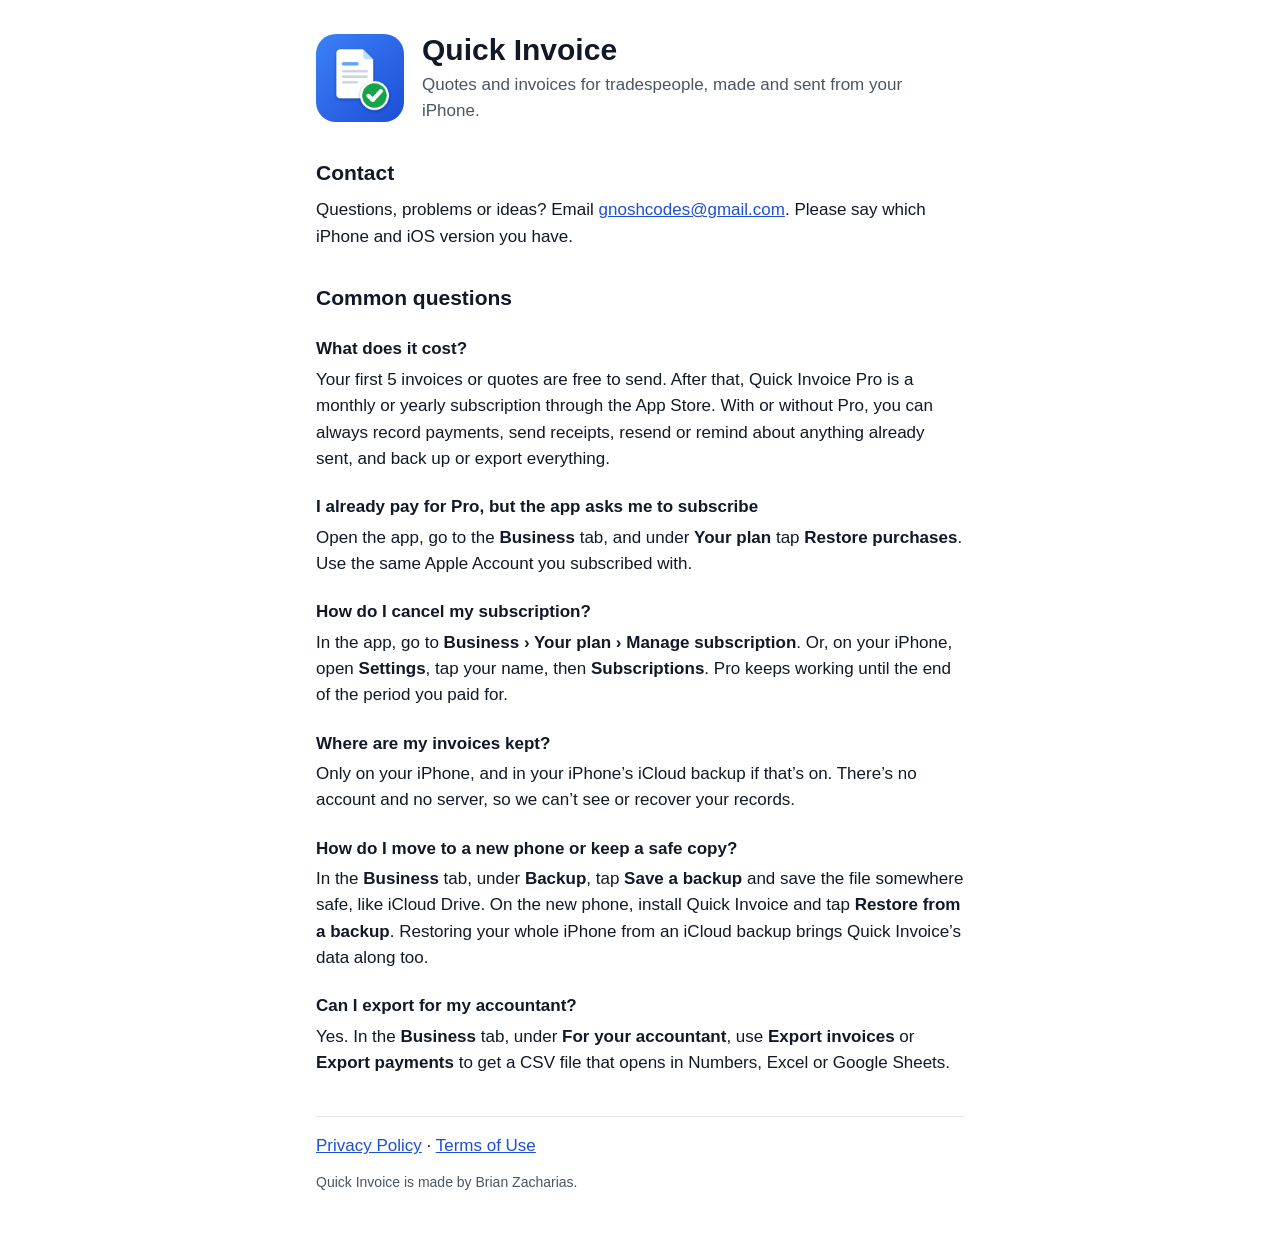
==== index.html @ 1309101e "Privacy and support pages for Quick Invoice Co-Authored-By: Claude Opus 5.5 <noreply@anthropic.com>" ====
<!doctype html>
<html lang="en">
<head>
<meta charset="utf-8">
<meta name="viewport" content="width=device-width, initial-scale=1">
<title>Quick Invoice · Support</title>
<meta name="description" content="Quotes and invoices for tradespeople, made and sent from your iPhone.">
<link rel="icon" href="icon.png">
<link rel="stylesheet" href="style.css">
</head>
<body>
<main>
  <header class="hero">
    <img src="icon.png" alt="" width="88" height="88">
    <div>
      <h1>Quick Invoice</h1>
      <p class="lede">Quotes and invoices for tradespeople, made and sent from your iPhone.</p>
    </div>
  </header>

  <h2>Contact</h2>
  <p>Questions, problems or ideas? Email <a href="mailto:gnoshcodes@gmail.com?subject=Quick%20Invoice%20help">gnoshcodes@gmail.com</a>. Please say which iPhone and iOS version you have.</p>

  <h2>Common questions</h2>

  <h3>What does it cost?</h3>
  <p>Your first 5 invoices or quotes are free to send. After that, Quick Invoice Pro is a monthly or yearly subscription through the App Store. With or without Pro, you can always record payments, send receipts, resend or remind about anything already sent, and back up or export everything.</p>

  <h3>I already pay for Pro, but the app asks me to subscribe</h3>
  <p>Open the app, go to the <strong>Business</strong> tab, and under <strong>Your plan</strong> tap <strong>Restore purchases</strong>. Use the same Apple Account you subscribed with.</p>

  <h3>How do I cancel my subscription?</h3>
  <p>In the app, go to <strong>Business › Your plan › Manage subscription</strong>. Or, on your iPhone, open <strong>Settings</strong>, tap your name, then <strong>Subscriptions</strong>. Pro keeps working until the end of the period you paid for.</p>

  <h3>Where are my invoices kept?</h3>
  <p>Only on your iPhone, and in your iPhone’s iCloud backup if that’s on. There’s no account and no server, so we can’t see or recover your records.</p>

  <h3>How do I move to a new phone or keep a safe copy?</h3>
  <p>In the <strong>Business</strong> tab, under <strong>Backup</strong>, tap <strong>Save a backup</strong> and save the file somewhere safe, like iCloud Drive. On the new phone, install Quick Invoice and tap <strong>Restore from a backup</strong>. Restoring your whole iPhone from an iCloud backup brings Quick Invoice’s data along too.</p>

  <h3>Can I export for my accountant?</h3>
  <p>Yes. In the <strong>Business</strong> tab, under <strong>For your accountant</strong>, use <strong>Export invoices</strong> or <strong>Export payments</strong> to get a CSV file that opens in Numbers, Excel or Google Sheets.</p>

  <footer>
    <p><a href="privacy.html">Privacy Policy</a> · <a href="https://www.apple.com/legal/internet-services/itunes/dev/stdeula/">Terms of Use</a></p>
    <p class="small">Quick Invoice is made by Brian Zacharias.</p>
  </footer>
</main>
</body>
</html>
---- style.css ----
:root {
  --text: #111827;
  --muted: #4b5563;
  --link: #1d4ed8;
  --bg: #ffffff;
  --rule: #e5e7eb;
  color-scheme: light dark;
}
@media (prefers-color-scheme: dark) {
  :root {
    --text: #f3f4f6;
    --muted: #9ca3af;
    --link: #93c5fd;
    --bg: #111827;
    --rule: #374151;
  }
}
* { box-sizing: border-box; }
body {
  margin: 0;
  background: var(--bg);
  color: var(--text);
  font: 17px/1.55 -apple-system, BlinkMacSystemFont, "Segoe UI", Roboto, Helvetica, Arial, sans-serif;
}
main { max-width: 680px; margin: 0 auto; padding: 32px 16px 48px; }
h1 { font-size: 30px; line-height: 1.2; margin: 0 0 12px; }
h2 { font-size: 21px; margin: 32px 0 8px; }
h3 { font-size: 17px; margin: 22px 0 4px; }
p { margin: 0 0 12px; }
a { color: var(--link); }
.back { margin-bottom: 20px; }
.hero { display: flex; gap: 18px; align-items: center; margin-bottom: 8px; }
.hero img { border-radius: 20px; flex: none; }
.hero h1 { margin: 0 0 4px; }
.lede { color: var(--muted); margin: 0; }
.small { color: var(--muted); font-size: 14px; }
footer { margin-top: 40px; padding-top: 16px; border-top: 1px solid var(--rule); }
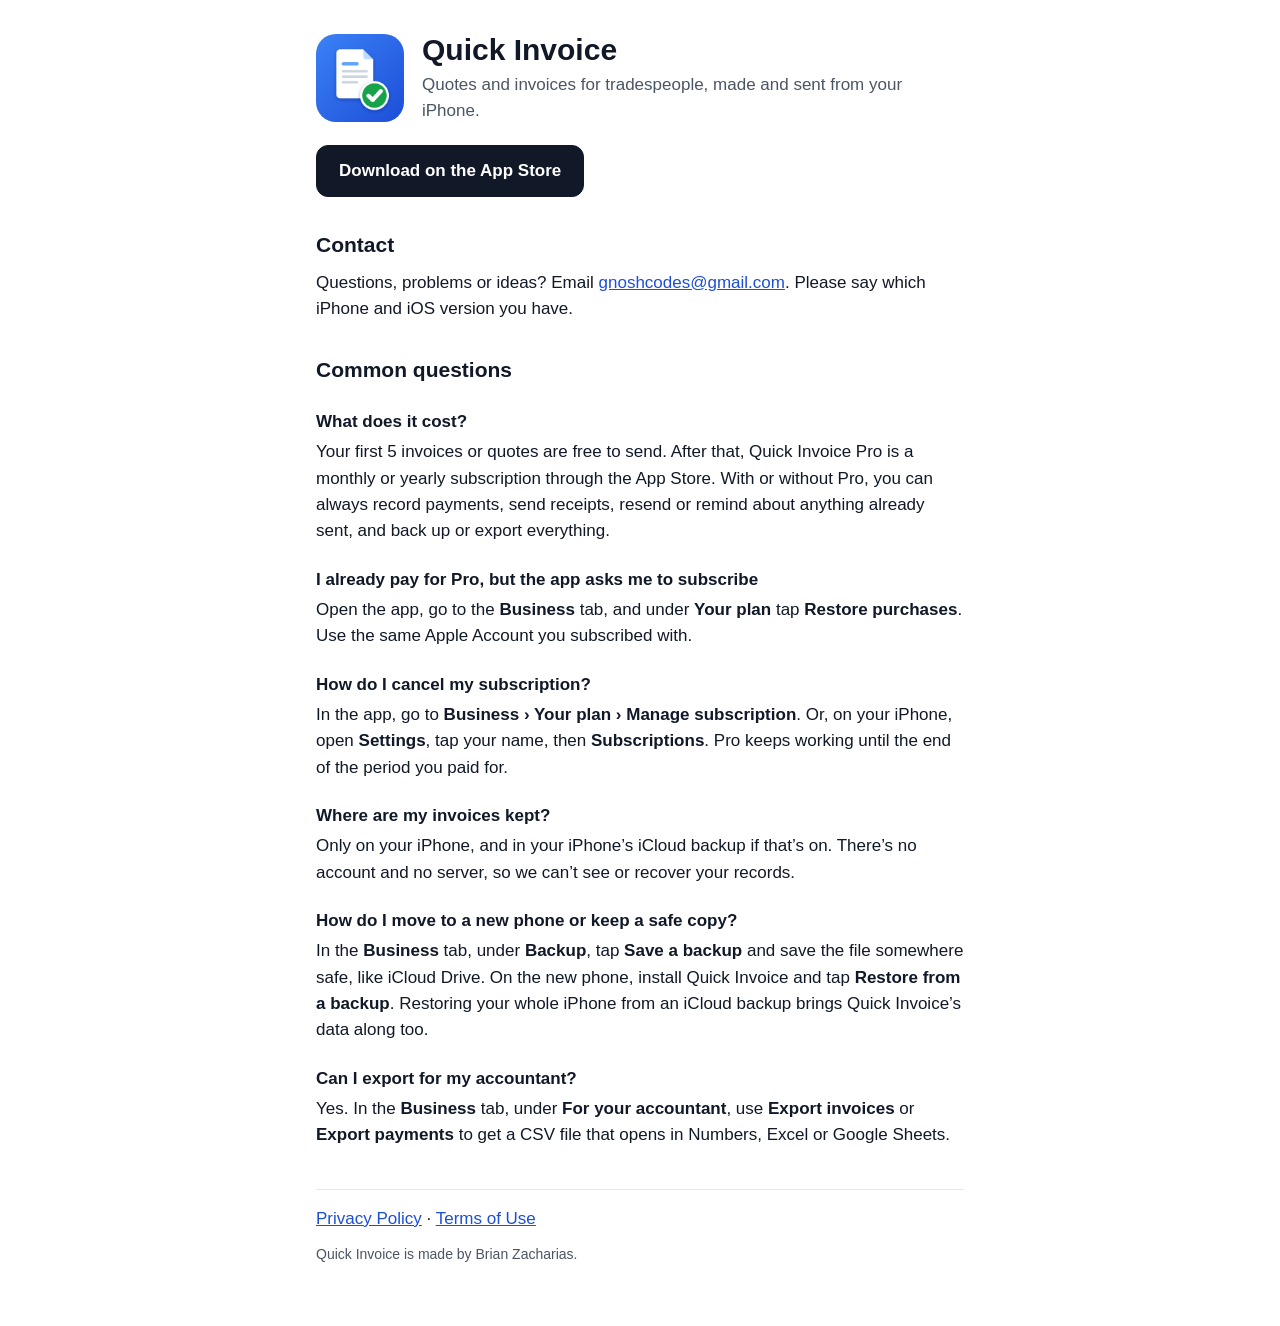
==== commit f4cdae83: "Add App Store download link and Smart App Banner Co-Authored-By: Claude Opus 5.5 <noreply@anthropic." ====
--- a/index.html
+++ b/index.html
@@ -5,6 +5,7 @@
 <meta name="viewport" content="width=device-width, initial-scale=1">
 <title>Quick Invoice · Support</title>
 <meta name="description" content="Quotes and invoices for tradespeople, made and sent from your iPhone.">
+<meta name="apple-itunes-app" content="app-id=6827408551">
 <link rel="icon" href="icon.png">
 <link rel="stylesheet" href="style.css">
 </head>
@@ -17,6 +18,8 @@
       <p class="lede">Quotes and invoices for tradespeople, made and sent from your iPhone.</p>
     </div>
   </header>
+
+  <p class="download"><a class="button" href="https://apps.apple.com/us/app/quick-invoice-for-tradespeople/id6827408551">Download on the App Store</a></p>
 
   <h2>Contact</h2>
   <p>Questions, problems or ideas? Email <a href="mailto:gnoshcodes@gmail.com?subject=Quick%20Invoice%20help">gnoshcodes@gmail.com</a>. Please say which iPhone and iOS version you have.</p>
--- a/style.css
+++ b/style.css
@@ -35,3 +35,20 @@
 .lede { color: var(--muted); margin: 0; }
 .small { color: var(--muted); font-size: 14px; }
 footer { margin-top: 40px; padding-top: 16px; border-top: 1px solid var(--rule); }
+.download { margin: 20px 0 0; }
+.button {
+  display: inline-block;
+  padding: 12px 22px;
+  border-radius: 12px;
+  background: #111827;
+  color: #ffffff;
+  font-weight: 600;
+  text-decoration: none;
+  border: 1px solid #111827;
+}
+.button:hover { background: #1f2937; }
+.button:focus-visible { outline: 3px solid var(--link); outline-offset: 3px; }
+@media (prefers-color-scheme: dark) {
+  .button { background: #f3f4f6; color: #111827; border-color: #f3f4f6; }
+  .button:hover { background: #ffffff; }
+}
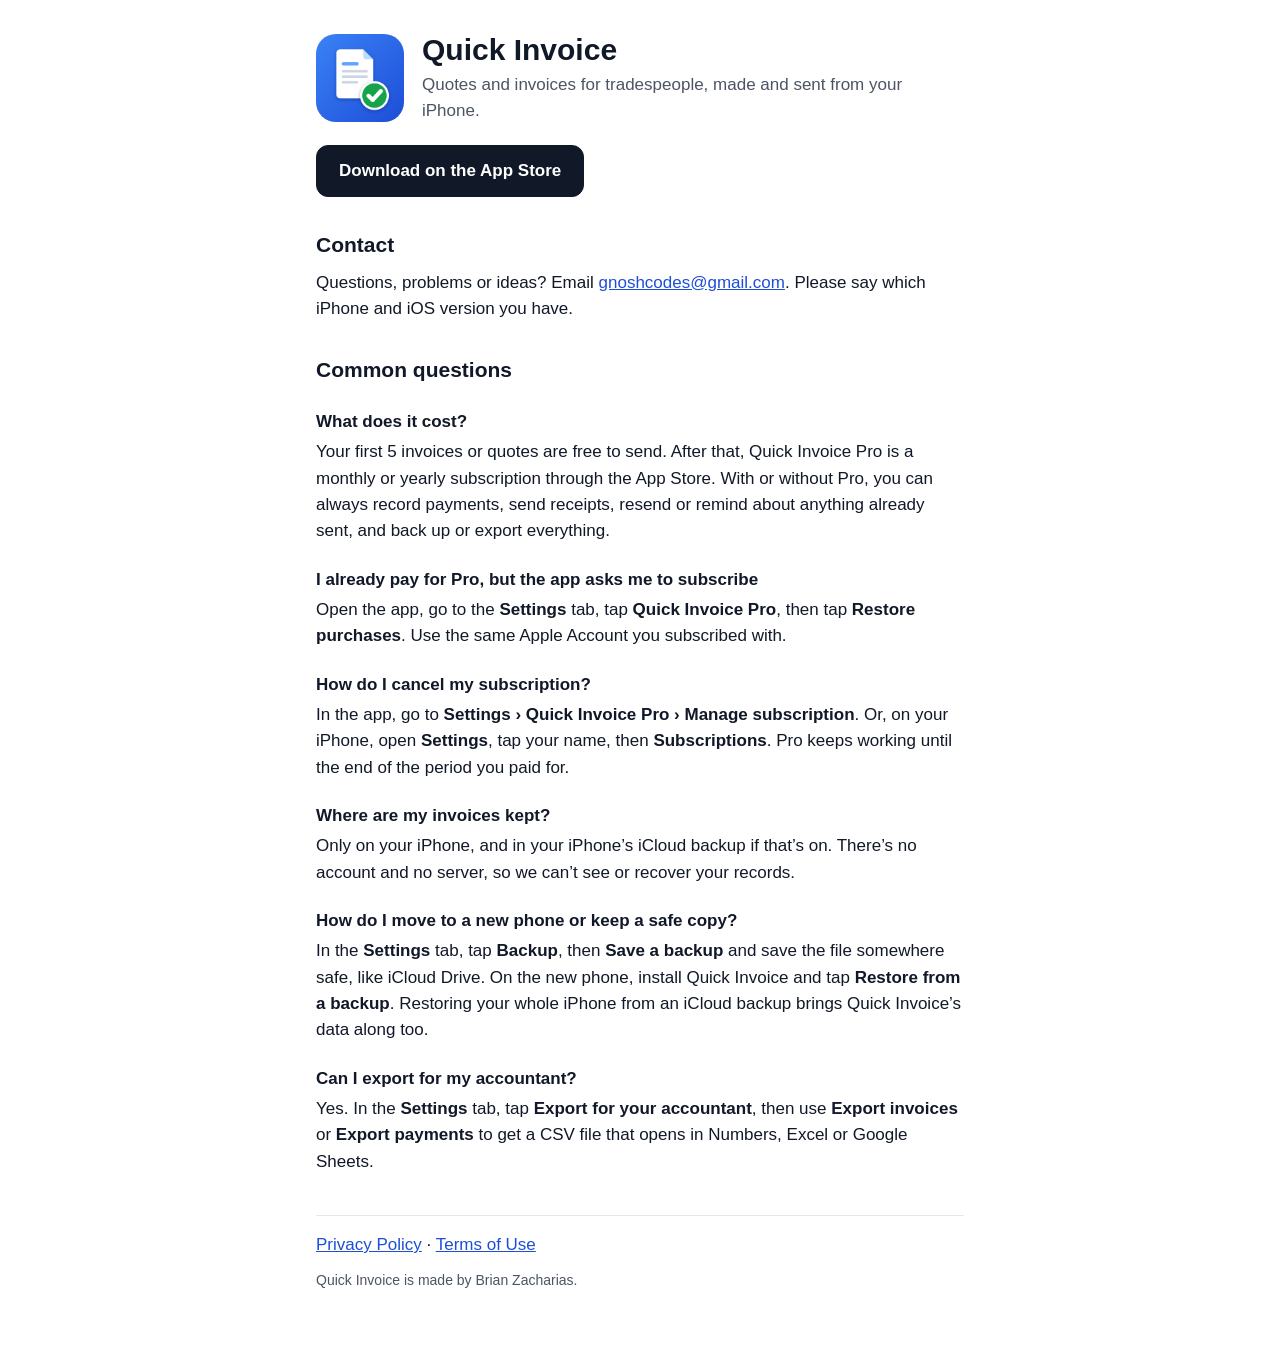
==== commit fabd0a9e: "1.1 ship prep: support page says Settings; privacy Last updated November 7, 2026 Co-Authored-By: Cla" ====
--- a/index.html
+++ b/index.html
@@ -30,19 +30,19 @@
   <p>Your first 5 invoices or quotes are free to send. After that, Quick Invoice Pro is a monthly or yearly subscription through the App Store. With or without Pro, you can always record payments, send receipts, resend or remind about anything already sent, and back up or export everything.</p>
 
   <h3>I already pay for Pro, but the app asks me to subscribe</h3>
-  <p>Open the app, go to the <strong>Business</strong> tab, and under <strong>Your plan</strong> tap <strong>Restore purchases</strong>. Use the same Apple Account you subscribed with.</p>
+  <p>Open the app, go to the <strong>Settings</strong> tab, tap <strong>Quick Invoice Pro</strong>, then tap <strong>Restore purchases</strong>. Use the same Apple Account you subscribed with.</p>
 
   <h3>How do I cancel my subscription?</h3>
-  <p>In the app, go to <strong>Business › Your plan › Manage subscription</strong>. Or, on your iPhone, open <strong>Settings</strong>, tap your name, then <strong>Subscriptions</strong>. Pro keeps working until the end of the period you paid for.</p>
+  <p>In the app, go to <strong>Settings › Quick Invoice Pro › Manage subscription</strong>. Or, on your iPhone, open <strong>Settings</strong>, tap your name, then <strong>Subscriptions</strong>. Pro keeps working until the end of the period you paid for.</p>
 
   <h3>Where are my invoices kept?</h3>
   <p>Only on your iPhone, and in your iPhone’s iCloud backup if that’s on. There’s no account and no server, so we can’t see or recover your records.</p>
 
   <h3>How do I move to a new phone or keep a safe copy?</h3>
-  <p>In the <strong>Business</strong> tab, under <strong>Backup</strong>, tap <strong>Save a backup</strong> and save the file somewhere safe, like iCloud Drive. On the new phone, install Quick Invoice and tap <strong>Restore from a backup</strong>. Restoring your whole iPhone from an iCloud backup brings Quick Invoice’s data along too.</p>
+  <p>In the <strong>Settings</strong> tab, tap <strong>Backup</strong>, then <strong>Save a backup</strong> and save the file somewhere safe, like iCloud Drive. On the new phone, install Quick Invoice and tap <strong>Restore from a backup</strong>. Restoring your whole iPhone from an iCloud backup brings Quick Invoice’s data along too.</p>
 
   <h3>Can I export for my accountant?</h3>
-  <p>Yes. In the <strong>Business</strong> tab, under <strong>For your accountant</strong>, use <strong>Export invoices</strong> or <strong>Export payments</strong> to get a CSV file that opens in Numbers, Excel or Google Sheets.</p>
+  <p>Yes. In the <strong>Settings</strong> tab, tap <strong>Export for your accountant</strong>, then use <strong>Export invoices</strong> or <strong>Export payments</strong> to get a CSV file that opens in Numbers, Excel or Google Sheets.</p>
 
   <footer>
     <p><a href="privacy.html">Privacy Policy</a> · <a href="https://www.apple.com/legal/internet-services/itunes/dev/stdeula/">Terms of Use</a></p>
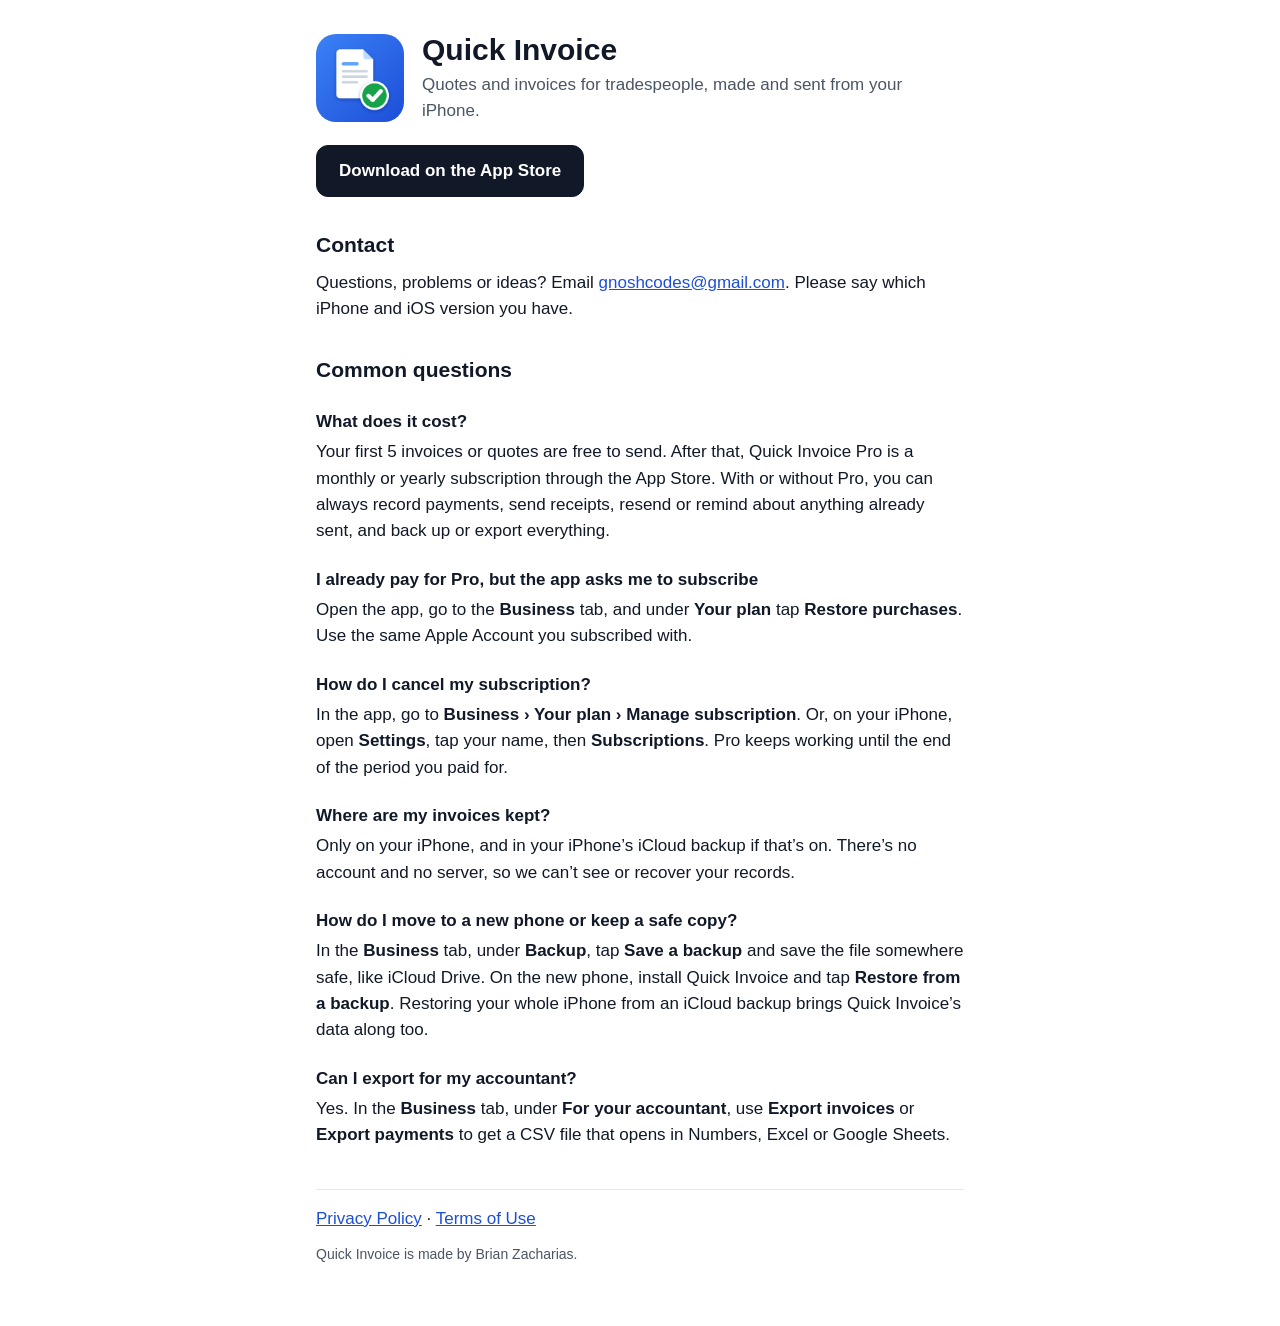
==== commit 05914b93: "Merge remote-tracking branch 'origin/main' into claude/project-thread-cfnoa2" ====
--- a/index.html
+++ b/index.html
@@ -30,19 +30,19 @@
   <p>Your first 5 invoices or quotes are free to send. After that, Quick Invoice Pro is a monthly or yearly subscription through the App Store. With or without Pro, you can always record payments, send receipts, resend or remind about anything already sent, and back up or export everything.</p>
 
   <h3>I already pay for Pro, but the app asks me to subscribe</h3>
-  <p>Open the app, go to the <strong>Settings</strong> tab, tap <strong>Quick Invoice Pro</strong>, then tap <strong>Restore purchases</strong>. Use the same Apple Account you subscribed with.</p>
+  <p>Open the app, go to the <strong>Business</strong> tab, and under <strong>Your plan</strong> tap <strong>Restore purchases</strong>. Use the same Apple Account you subscribed with.</p>
 
   <h3>How do I cancel my subscription?</h3>
-  <p>In the app, go to <strong>Settings › Quick Invoice Pro › Manage subscription</strong>. Or, on your iPhone, open <strong>Settings</strong>, tap your name, then <strong>Subscriptions</strong>. Pro keeps working until the end of the period you paid for.</p>
+  <p>In the app, go to <strong>Business › Your plan › Manage subscription</strong>. Or, on your iPhone, open <strong>Settings</strong>, tap your name, then <strong>Subscriptions</strong>. Pro keeps working until the end of the period you paid for.</p>
 
   <h3>Where are my invoices kept?</h3>
   <p>Only on your iPhone, and in your iPhone’s iCloud backup if that’s on. There’s no account and no server, so we can’t see or recover your records.</p>
 
   <h3>How do I move to a new phone or keep a safe copy?</h3>
-  <p>In the <strong>Settings</strong> tab, tap <strong>Backup</strong>, then <strong>Save a backup</strong> and save the file somewhere safe, like iCloud Drive. On the new phone, install Quick Invoice and tap <strong>Restore from a backup</strong>. Restoring your whole iPhone from an iCloud backup brings Quick Invoice’s data along too.</p>
+  <p>In the <strong>Business</strong> tab, under <strong>Backup</strong>, tap <strong>Save a backup</strong> and save the file somewhere safe, like iCloud Drive. On the new phone, install Quick Invoice and tap <strong>Restore from a backup</strong>. Restoring your whole iPhone from an iCloud backup brings Quick Invoice’s data along too.</p>
 
   <h3>Can I export for my accountant?</h3>
-  <p>Yes. In the <strong>Settings</strong> tab, tap <strong>Export for your accountant</strong>, then use <strong>Export invoices</strong> or <strong>Export payments</strong> to get a CSV file that opens in Numbers, Excel or Google Sheets.</p>
+  <p>Yes. In the <strong>Business</strong> tab, under <strong>For your accountant</strong>, use <strong>Export invoices</strong> or <strong>Export payments</strong> to get a CSV file that opens in Numbers, Excel or Google Sheets.</p>
 
   <footer>
     <p><a href="privacy.html">Privacy Policy</a> · <a href="https://www.apple.com/legal/internet-services/itunes/dev/stdeula/">Terms of Use</a></p>
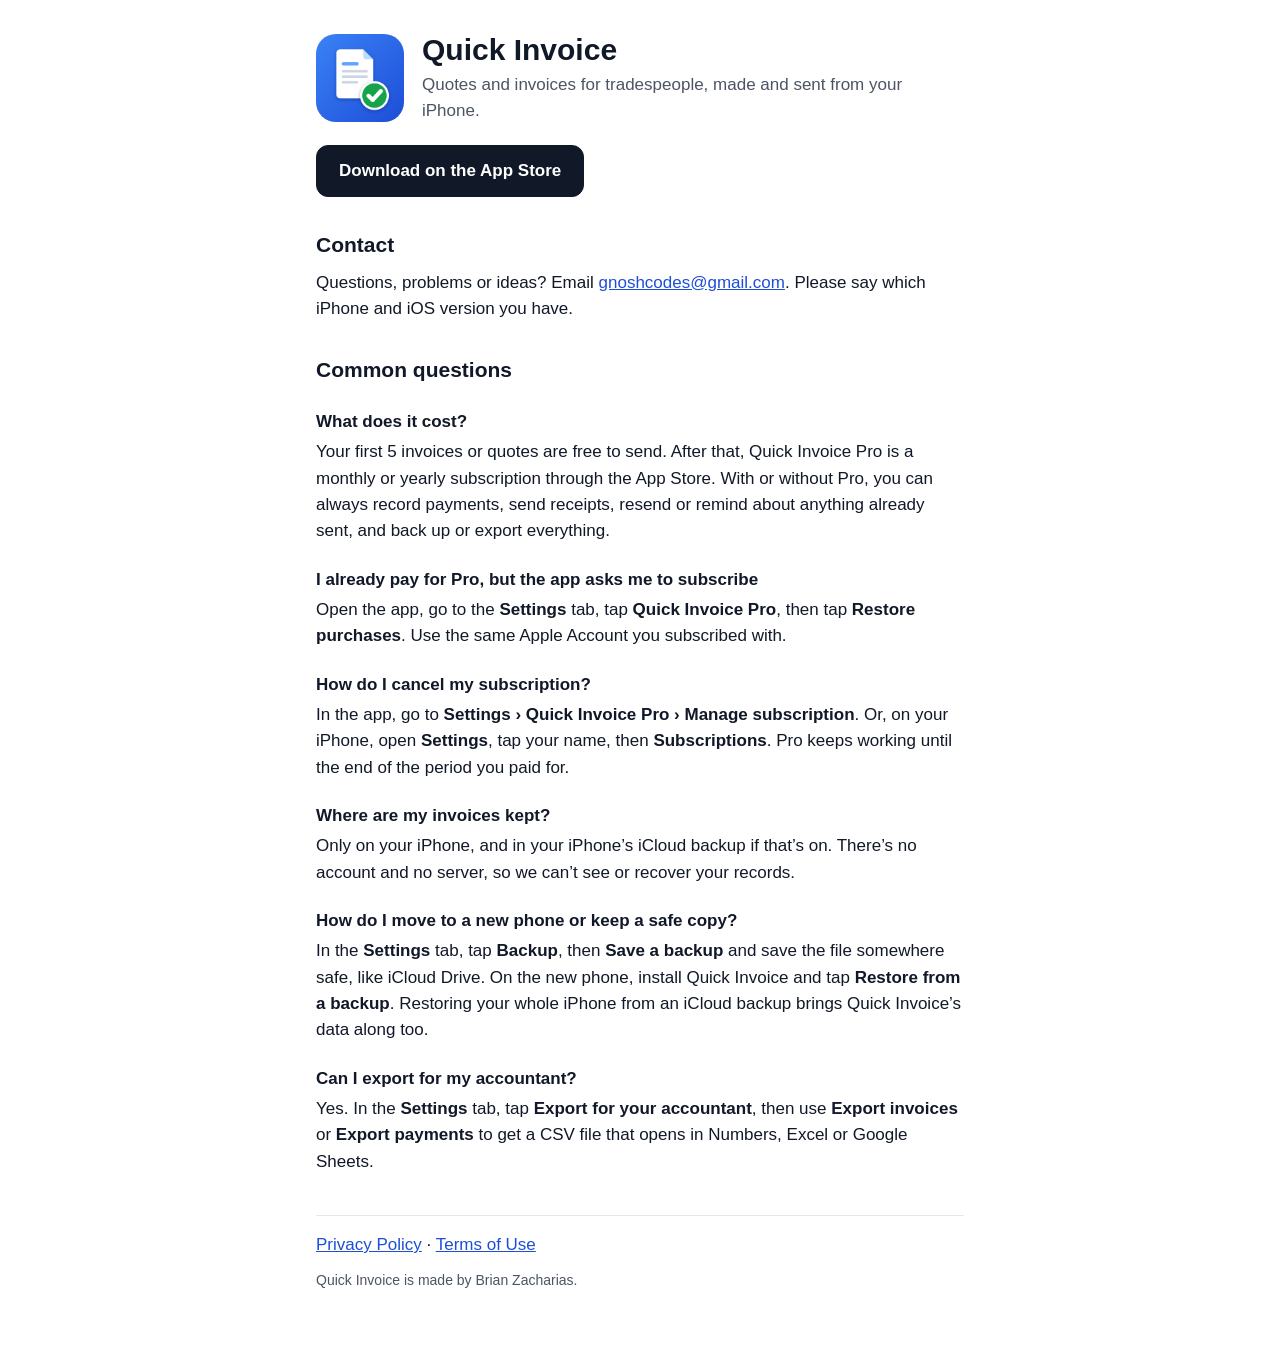
==== commit cf62b564: "1.1 ship day: privacy policy (Pay online, Contacts) and Settings wording on support page (#1) Privac" ====
--- a/index.html
+++ b/index.html
@@ -30,19 +30,19 @@
   <p>Your first 5 invoices or quotes are free to send. After that, Quick Invoice Pro is a monthly or yearly subscription through the App Store. With or without Pro, you can always record payments, send receipts, resend or remind about anything already sent, and back up or export everything.</p>
 
   <h3>I already pay for Pro, but the app asks me to subscribe</h3>
-  <p>Open the app, go to the <strong>Business</strong> tab, and under <strong>Your plan</strong> tap <strong>Restore purchases</strong>. Use the same Apple Account you subscribed with.</p>
+  <p>Open the app, go to the <strong>Settings</strong> tab, tap <strong>Quick Invoice Pro</strong>, then tap <strong>Restore purchases</strong>. Use the same Apple Account you subscribed with.</p>
 
   <h3>How do I cancel my subscription?</h3>
-  <p>In the app, go to <strong>Business › Your plan › Manage subscription</strong>. Or, on your iPhone, open <strong>Settings</strong>, tap your name, then <strong>Subscriptions</strong>. Pro keeps working until the end of the period you paid for.</p>
+  <p>In the app, go to <strong>Settings › Quick Invoice Pro › Manage subscription</strong>. Or, on your iPhone, open <strong>Settings</strong>, tap your name, then <strong>Subscriptions</strong>. Pro keeps working until the end of the period you paid for.</p>
 
   <h3>Where are my invoices kept?</h3>
   <p>Only on your iPhone, and in your iPhone’s iCloud backup if that’s on. There’s no account and no server, so we can’t see or recover your records.</p>
 
   <h3>How do I move to a new phone or keep a safe copy?</h3>
-  <p>In the <strong>Business</strong> tab, under <strong>Backup</strong>, tap <strong>Save a backup</strong> and save the file somewhere safe, like iCloud Drive. On the new phone, install Quick Invoice and tap <strong>Restore from a backup</strong>. Restoring your whole iPhone from an iCloud backup brings Quick Invoice’s data along too.</p>
+  <p>In the <strong>Settings</strong> tab, tap <strong>Backup</strong>, then <strong>Save a backup</strong> and save the file somewhere safe, like iCloud Drive. On the new phone, install Quick Invoice and tap <strong>Restore from a backup</strong>. Restoring your whole iPhone from an iCloud backup brings Quick Invoice’s data along too.</p>
 
   <h3>Can I export for my accountant?</h3>
-  <p>Yes. In the <strong>Business</strong> tab, under <strong>For your accountant</strong>, use <strong>Export invoices</strong> or <strong>Export payments</strong> to get a CSV file that opens in Numbers, Excel or Google Sheets.</p>
+  <p>Yes. In the <strong>Settings</strong> tab, tap <strong>Export for your accountant</strong>, then use <strong>Export invoices</strong> or <strong>Export payments</strong> to get a CSV file that opens in Numbers, Excel or Google Sheets.</p>
 
   <footer>
     <p><a href="privacy.html">Privacy Policy</a> · <a href="https://www.apple.com/legal/internet-services/itunes/dev/stdeula/">Terms of Use</a></p>
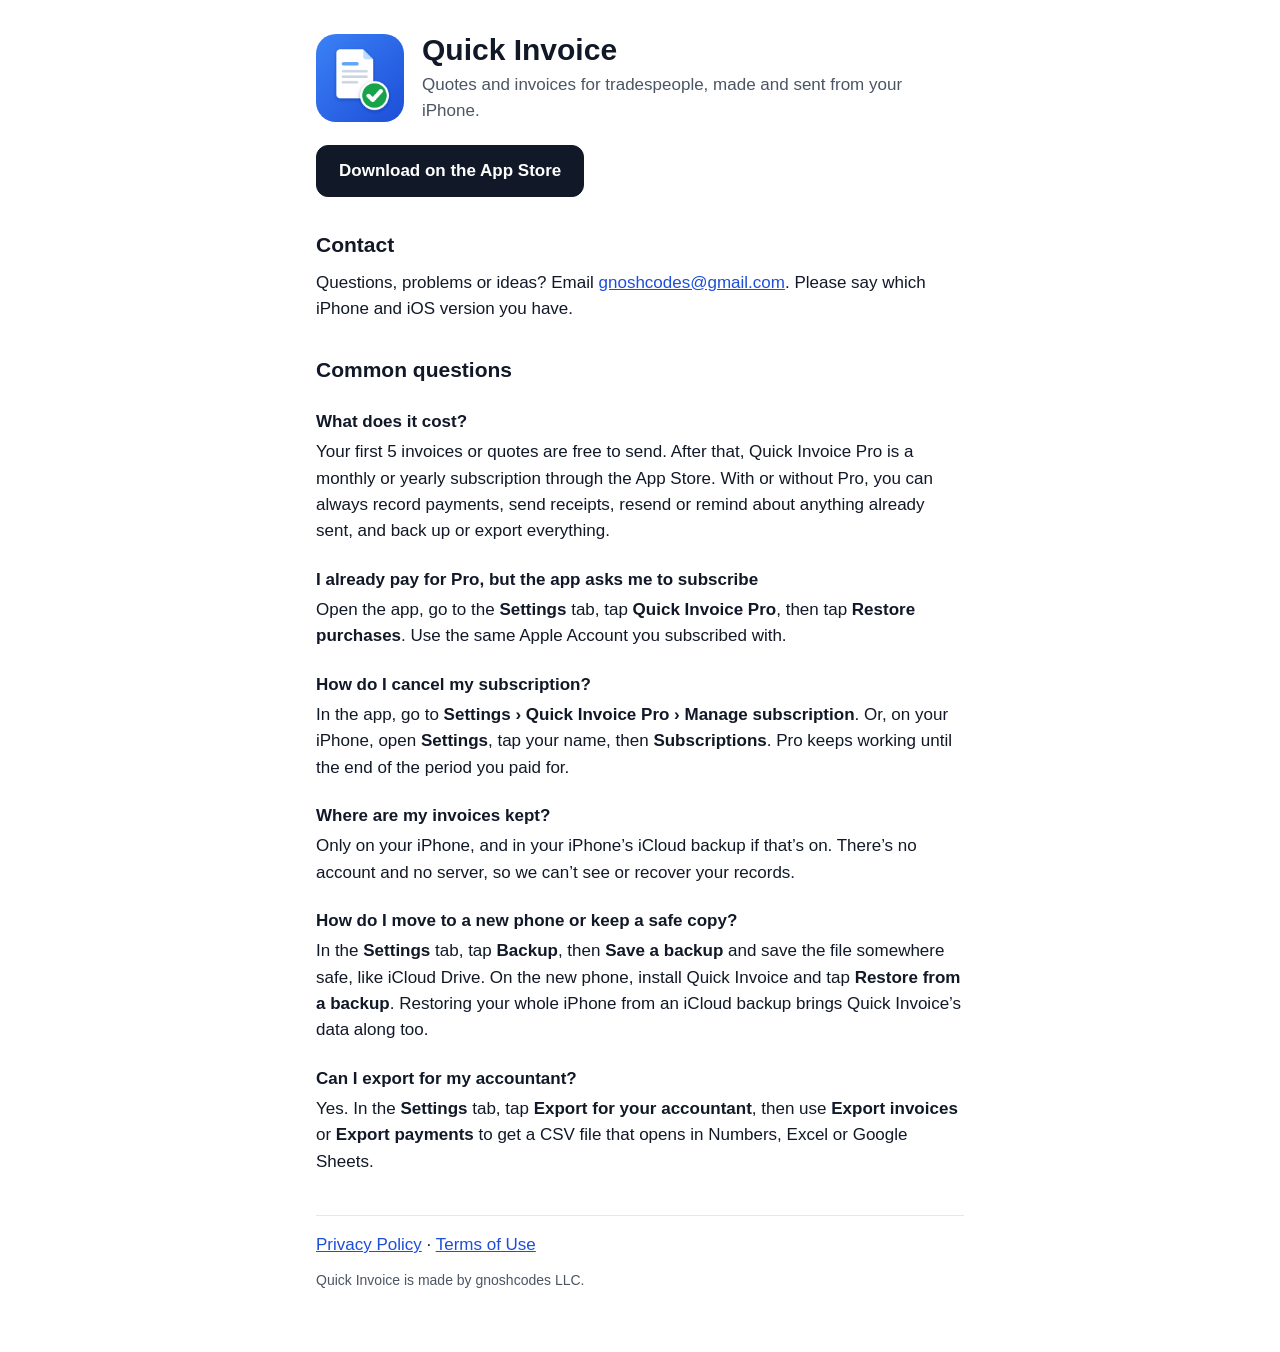
==== commit 08cc2583: "Name gnoshcodes LLC as the maker on the support and privacy pages Co-Authored-By: Claude Opus 5.5 <n" ====
--- a/index.html
+++ b/index.html
@@ -46,7 +46,7 @@
 
   <footer>
     <p><a href="privacy.html">Privacy Policy</a> · <a href="https://www.apple.com/legal/internet-services/itunes/dev/stdeula/">Terms of Use</a></p>
-    <p class="small">Quick Invoice is made by Brian Zacharias.</p>
+    <p class="small">Quick Invoice is made by gnoshcodes LLC.</p>
   </footer>
 </main>
 </body>
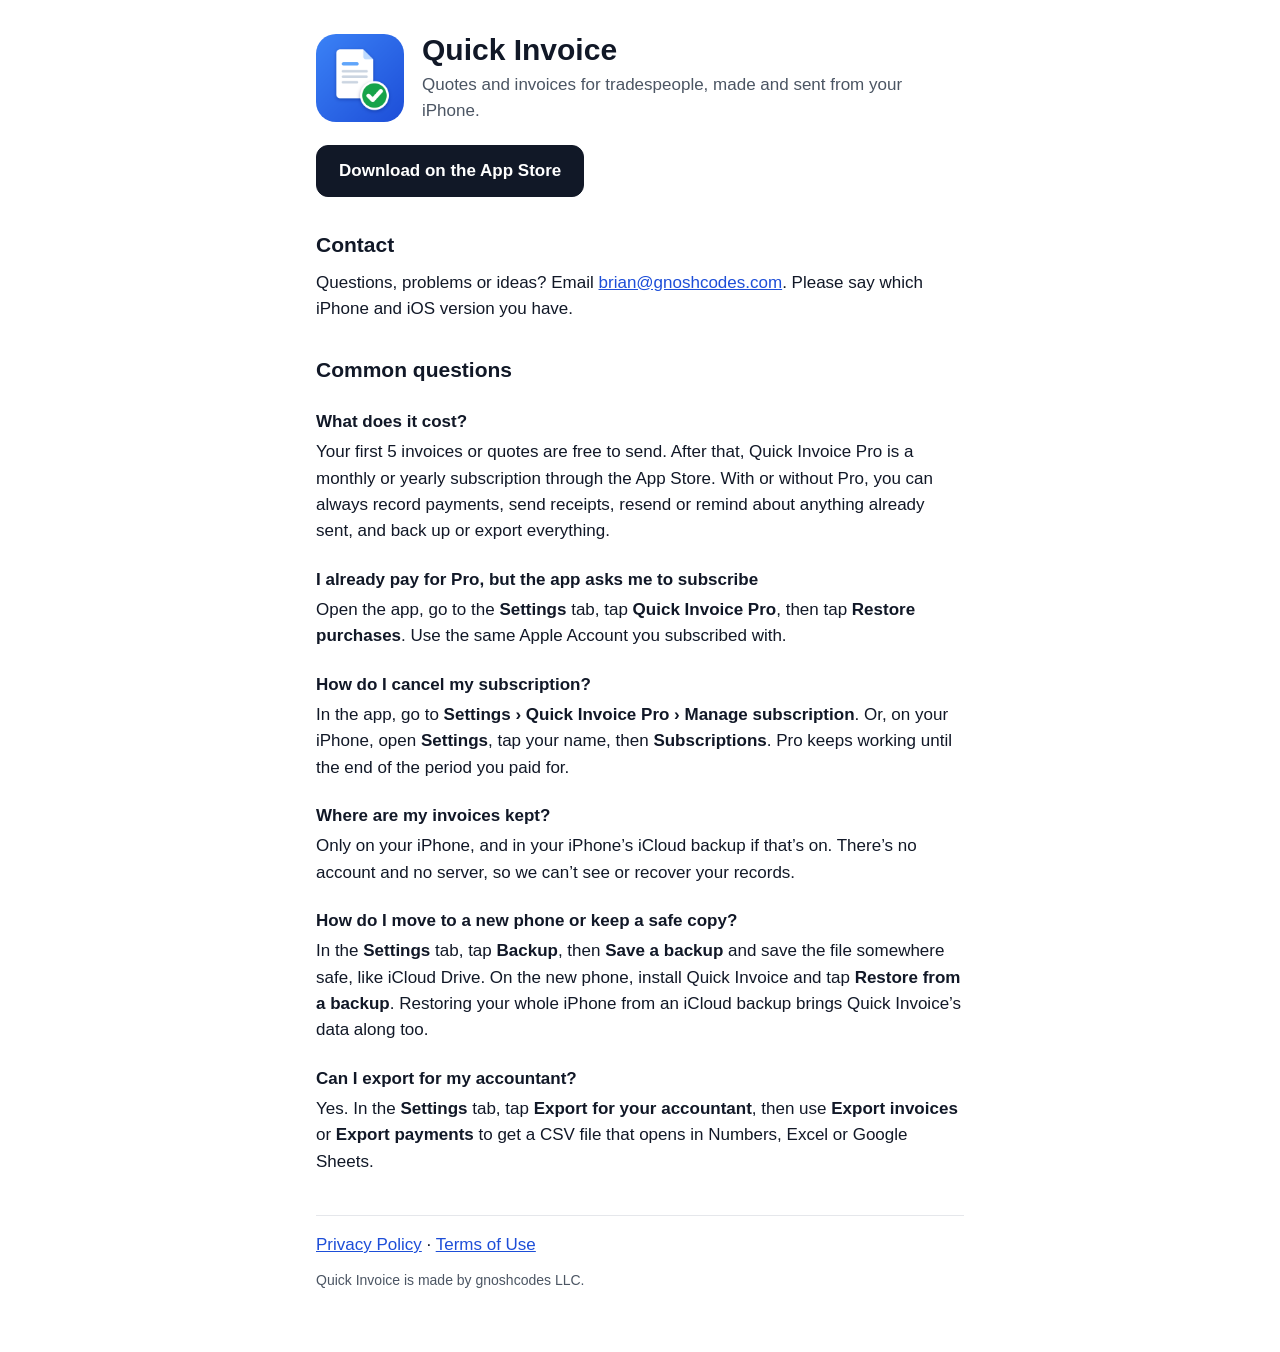
==== commit 4e150abe: "Support email: brian@gnoshcodes.com Co-Authored-By: Claude Opus 5.5 <noreply@anthropic.com> Claude-S" ====
--- a/index.html
+++ b/index.html
@@ -22,7 +22,7 @@
   <p class="download"><a class="button" href="https://apps.apple.com/us/app/quick-invoice-for-tradespeople/id6827408551">Download on the App Store</a></p>
 
   <h2>Contact</h2>
-  <p>Questions, problems or ideas? Email <a href="mailto:gnoshcodes@gmail.com?subject=Quick%20Invoice%20help">gnoshcodes@gmail.com</a>. Please say which iPhone and iOS version you have.</p>
+  <p>Questions, problems or ideas? Email <a href="mailto:brian@gnoshcodes.com?subject=Quick%20Invoice%20help">brian@gnoshcodes.com</a>. Please say which iPhone and iOS version you have.</p>
 
   <h2>Common questions</h2>
 
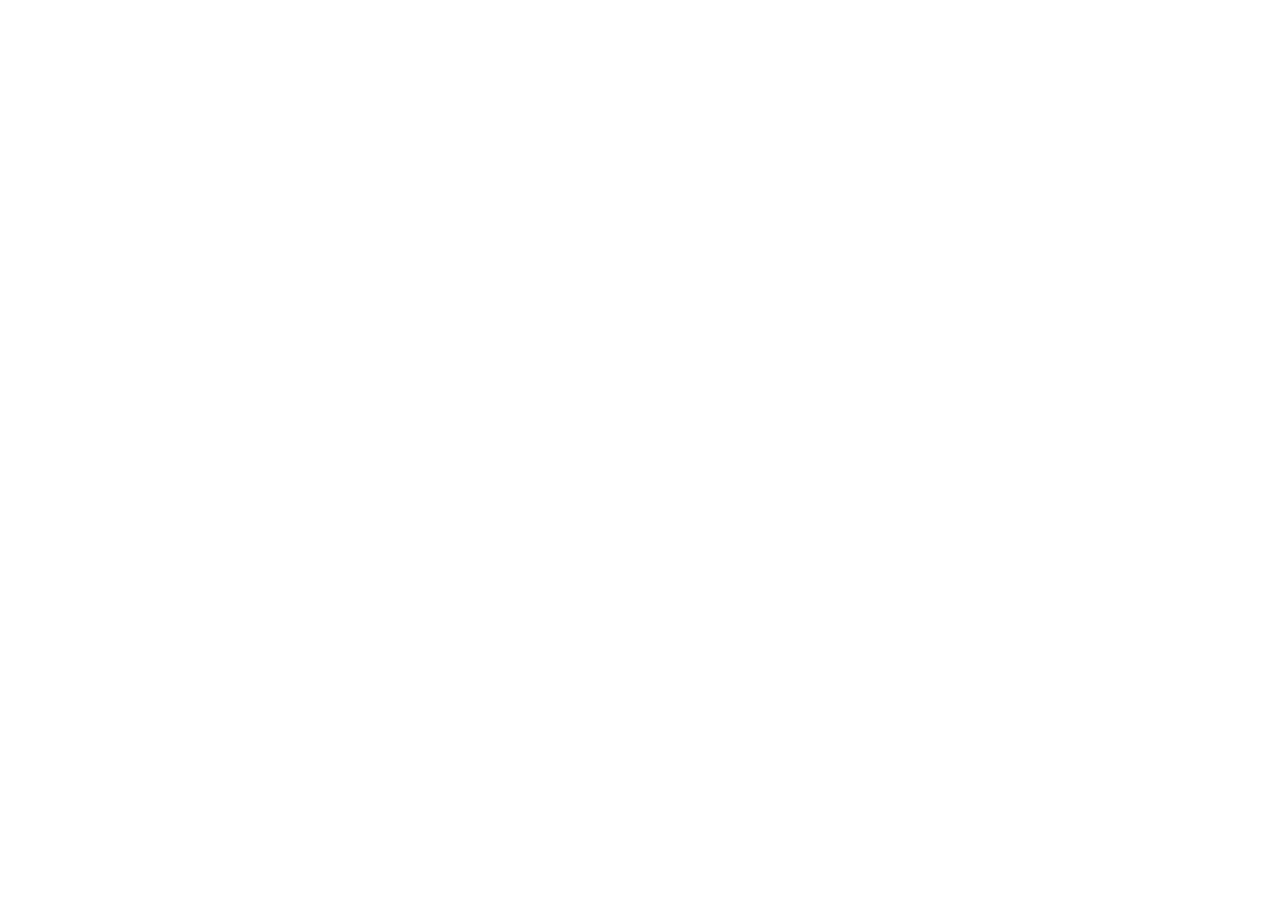
==== commit 564fc37d: "Send the old support and privacy pages to their new home on gnoshcodes.com The App Store listing's S" ====
--- a/index.html
+++ b/index.html
@@ -3,51 +3,14 @@
 <head>
 <meta charset="utf-8">
 <meta name="viewport" content="width=device-width, initial-scale=1">
-<title>Quick Invoice · Support</title>
-<meta name="description" content="Quotes and invoices for tradespeople, made and sent from your iPhone.">
-<meta name="apple-itunes-app" content="app-id=6827408551">
-<link rel="icon" href="icon.png">
-<link rel="stylesheet" href="style.css">
+<title>Quick Invoice support has moved</title>
+<link rel="canonical" href="https://gnoshcodes.com/quick-invoice/support/">
+<meta http-equiv="refresh" content="0; url=https://gnoshcodes.com/quick-invoice/support/">
+<meta name="robots" content="noindex">
+<style>body{font:18px/1.5 system-ui,sans-serif;margin:0;padding:48px 16px;background:#0F1F3D;color:#F5EBD4;text-align:center}a{color:#FFB27F}</style>
 </head>
 <body>
-<main>
-  <header class="hero">
-    <img src="icon.png" alt="" width="88" height="88">
-    <div>
-      <h1>Quick Invoice</h1>
-      <p class="lede">Quotes and invoices for tradespeople, made and sent from your iPhone.</p>
-    </div>
-  </header>
-
-  <p class="download"><a class="button" href="https://apps.apple.com/us/app/quick-invoice-for-tradespeople/id6827408551">Download on the App Store</a></p>
-
-  <h2>Contact</h2>
-  <p>Questions, problems or ideas? Email <a href="mailto:brian@gnoshcodes.com?subject=Quick%20Invoice%20help">brian@gnoshcodes.com</a>. Please say which iPhone and iOS version you have.</p>
-
-  <h2>Common questions</h2>
-
-  <h3>What does it cost?</h3>
-  <p>Your first 5 invoices or quotes are free to send. After that, Quick Invoice Pro is a monthly or yearly subscription through the App Store. With or without Pro, you can always record payments, send receipts, resend or remind about anything already sent, and back up or export everything.</p>
-
-  <h3>I already pay for Pro, but the app asks me to subscribe</h3>
-  <p>Open the app, go to the <strong>Settings</strong> tab, tap <strong>Quick Invoice Pro</strong>, then tap <strong>Restore purchases</strong>. Use the same Apple Account you subscribed with.</p>
-
-  <h3>How do I cancel my subscription?</h3>
-  <p>In the app, go to <strong>Settings › Quick Invoice Pro › Manage subscription</strong>. Or, on your iPhone, open <strong>Settings</strong>, tap your name, then <strong>Subscriptions</strong>. Pro keeps working until the end of the period you paid for.</p>
-
-  <h3>Where are my invoices kept?</h3>
-  <p>Only on your iPhone, and in your iPhone’s iCloud backup if that’s on. There’s no account and no server, so we can’t see or recover your records.</p>
-
-  <h3>How do I move to a new phone or keep a safe copy?</h3>
-  <p>In the <strong>Settings</strong> tab, tap <strong>Backup</strong>, then <strong>Save a backup</strong> and save the file somewhere safe, like iCloud Drive. On the new phone, install Quick Invoice and tap <strong>Restore from a backup</strong>. Restoring your whole iPhone from an iCloud backup brings Quick Invoice’s data along too.</p>
-
-  <h3>Can I export for my accountant?</h3>
-  <p>Yes. In the <strong>Settings</strong> tab, tap <strong>Export for your accountant</strong>, then use <strong>Export invoices</strong> or <strong>Export payments</strong> to get a CSV file that opens in Numbers, Excel or Google Sheets.</p>
-
-  <footer>
-    <p><a href="privacy.html">Privacy Policy</a> · <a href="https://www.apple.com/legal/internet-services/itunes/dev/stdeula/">Terms of Use</a></p>
-    <p class="small">Quick Invoice is made by gnoshcodes LLC.</p>
-  </footer>
-</main>
+<p>Quick Invoice support now lives at <a href="https://gnoshcodes.com/quick-invoice/support/">https://gnoshcodes.com/quick-invoice/support/</a>.</p>
+<script>location.replace("https://gnoshcodes.com/quick-invoice/support/");</script>
 </body>
 </html>
